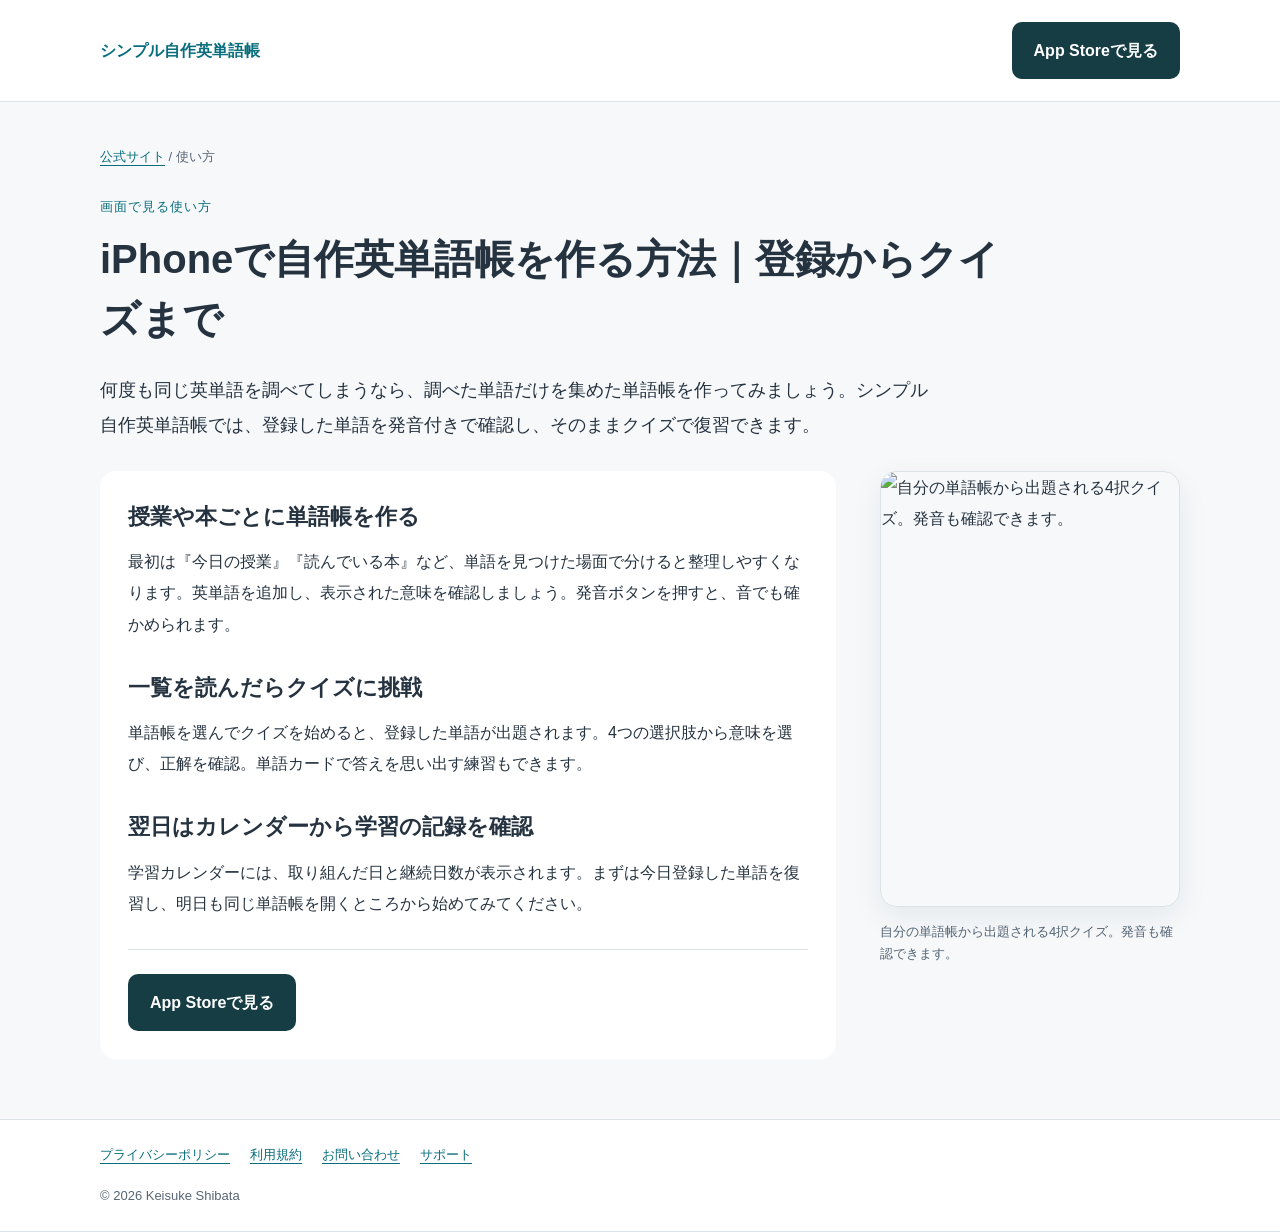
==== guides/make-your-own-wordbook/index.html @ 27d26c64 "Publish Japanese usage guide with simulator screenshots and refresh landing copy" ====
<!doctype html><html lang="ja"><head><meta charset="utf-8"><meta name="viewport" content="width=device-width,initial-scale=1"><title>iPhoneで自作英単語帳を作る方法｜登録からクイズまで｜シンプル自作英単語帳</title><meta name="description" content="何度も同じ英単語を調べてしまうなら、調べた単語だけを集めた単語帳を作ってみましょう。シンプル自作英単語帳では、登録した単語を発音付きで確認し、そのままクイズで復習できます。"><link rel="canonical" href="https://shiba6v.github.io/mywordbook-page/guides/make-your-own-wordbook/"><meta property="og:type" content="article"><meta property="og:title" content="iPhoneで自作英単語帳を作る方法｜登録からクイズまで"><meta property="og:description" content="何度も同じ英単語を調べてしまうなら、調べた単語だけを集めた単語帳を作ってみましょう。シンプル自作英単語帳では、登録した単語を発音付きで確認し、そのままクイズで復習できます。"><meta property="og:url" content="https://shiba6v.github.io/mywordbook-page/guides/make-your-own-wordbook/"><meta property="og:image" content="https://shiba6v.github.io/mywordbook-page/assets/guides/mywordbook.png"><meta name="twitter:card" content="summary_large_image"><style>*{box-sizing:border-box}body{margin:0;background:#f6f8fa;color:#25323f;font:16px/1.95 -apple-system,BlinkMacSystemFont,"Hiragino Kaku Gothic ProN",sans-serif}a{color:#086d7c;text-underline-offset:4px}header,footer{padding:22px max(22px,calc((100vw - 1080px)/2));background:white;border-bottom:1px solid #dce3e6}header nav{display:flex;justify-content:space-between;align-items:center;gap:16px}header a{text-decoration:none;font-weight:650}.page{max-width:1128px;margin:auto;padding:42px 24px 60px}.crumb{font-size:13px;color:#586574;margin-bottom:24px}.category{font-size:13px;color:#086d7c;letter-spacing:.08em}h1{font-size:clamp(26px,3.4vw,40px);line-height:1.5;max-width:900px;margin:10px 0 24px}h2{font-size:22px;line-height:1.6;margin:30px 0 12px}p{margin:0 0 20px}.intro{font-size:18px;max-width:840px}.content{display:grid;grid-template-columns:minmax(0,1fr) 300px;gap:44px;margin-top:28px}.body{background:white;padding:28px;border-radius:16px}.body h2:first-child{margin-top:0}figure{margin:0}figure img{width:100%;height:auto;display:block;border-radius:16px;border:1px solid #dbe3e7;box-shadow:0 10px 30px #12303b12}figcaption{font-size:13px;line-height:1.7;color:#536373;padding:14px 0}.download{margin-top:30px;border-top:1px solid #dde4e7;padding-top:24px}.button{display:inline-block;background:#153d43;color:white!important;text-decoration:none;font-weight:650;border-radius:10px;padding:13px 22px}.button:focus-visible,a:focus-visible{outline:3px solid #0babc4;outline-offset:4px}footer{border-top:1px solid #dce3e6;font-size:13px}footer nav{display:flex;flex-wrap:wrap;gap:20px}footer p{margin:16px 0 0;color:#596674}@media(max-width:760px){.content{grid-template-columns:1fr;gap:25px}.body{padding:22px 18px}.page{padding:26px 18px 45px}figure{max-width:330px;margin:auto}.intro{font-size:17px}header .button{font-size:13px;padding:8px 12px}}</style><script defer src="/mywordbook-page/site-analytics.js" data-measurement-id="G-G24PCKXEZ4" data-app="mywordbook" data-site-root="/mywordbook-page/"></script><script type="application/ld+json">{"@context": "https://schema.org", "@type": "Article", "headline": "iPhoneで自作英単語帳を作る方法｜登録からクイズまで", "description": "何度も同じ英単語を調べてしまうなら、調べた単語だけを集めた単語帳を作ってみましょう。シンプル自作英単語帳では、登録した単語を発音付きで確認し、そのままクイズで復習できます。", "image": "https://shiba6v.github.io/mywordbook-page/assets/guides/mywordbook.png", "inLanguage": "ja", "author": {"@type": "Person", "name": "Keisuke Shibata"}, "datePublished": "2026-11-11", "dateModified": "2026-11-11", "mainEntityOfPage": "https://shiba6v.github.io/mywordbook-page/guides/make-your-own-wordbook/"}</script></head><body><header><nav aria-label="サイト案内"><a href="https://shiba6v.github.io/mywordbook-page/">シンプル自作英単語帳</a><a class="button" href="https://apps.apple.com/jp/app/id6738002889">App Storeで見る</a></nav></header><main class="page"><div class="crumb"><a href="https://shiba6v.github.io/mywordbook-page/">公式サイト</a> / 使い方</div><div class="category">画面で見る使い方</div><h1>iPhoneで自作英単語帳を作る方法｜登録からクイズまで</h1><p class="intro">何度も同じ英単語を調べてしまうなら、調べた単語だけを集めた単語帳を作ってみましょう。シンプル自作英単語帳では、登録した単語を発音付きで確認し、そのままクイズで復習できます。</p><div class="content"><article class="body"><h2>授業や本ごとに単語帳を作る</h2><p>最初は『今日の授業』『読んでいる本』など、単語を見つけた場面で分けると整理しやすくなります。英単語を追加し、表示された意味を確認しましょう。発音ボタンを押すと、音でも確かめられます。</p><h2>一覧を読んだらクイズに挑戦</h2><p>単語帳を選んでクイズを始めると、登録した単語が出題されます。4つの選択肢から意味を選び、正解を確認。単語カードで答えを思い出す練習もできます。</p><h2>翌日はカレンダーから学習の記録を確認</h2><p>学習カレンダーには、取り組んだ日と継続日数が表示されます。まずは今日登録した単語を復習し、明日も同じ単語帳を開くところから始めてみてください。</p><div class="download"><a class="button" href="https://apps.apple.com/jp/app/id6738002889">App Storeで見る</a></div></article><figure><img src="/mywordbook-page/assets/guides/mywordbook.png" width="1398" height="2034" alt="自分の単語帳から出題される4択クイズ。発音も確認できます。"><figcaption>自分の単語帳から出題される4択クイズ。発音も確認できます。</figcaption></figure></div></main><footer><nav aria-label="サポートとポリシー"><a href="https://1r4ep9em3k.execute-api.ap-northeast-1.amazonaws.com/prod/legal/ios/privacy">プライバシーポリシー</a><a href="https://1r4ep9em3k.execute-api.ap-northeast-1.amazonaws.com/prod/legal/ios/terms">利用規約</a><a href="mailto:shiba6v2@gmail.com">お問い合わせ</a><a href="https://shiba6v.github.io/redsheet-support/">サポート</a></nav><p>© 2026 Keisuke Shibata</p></footer></body></html>
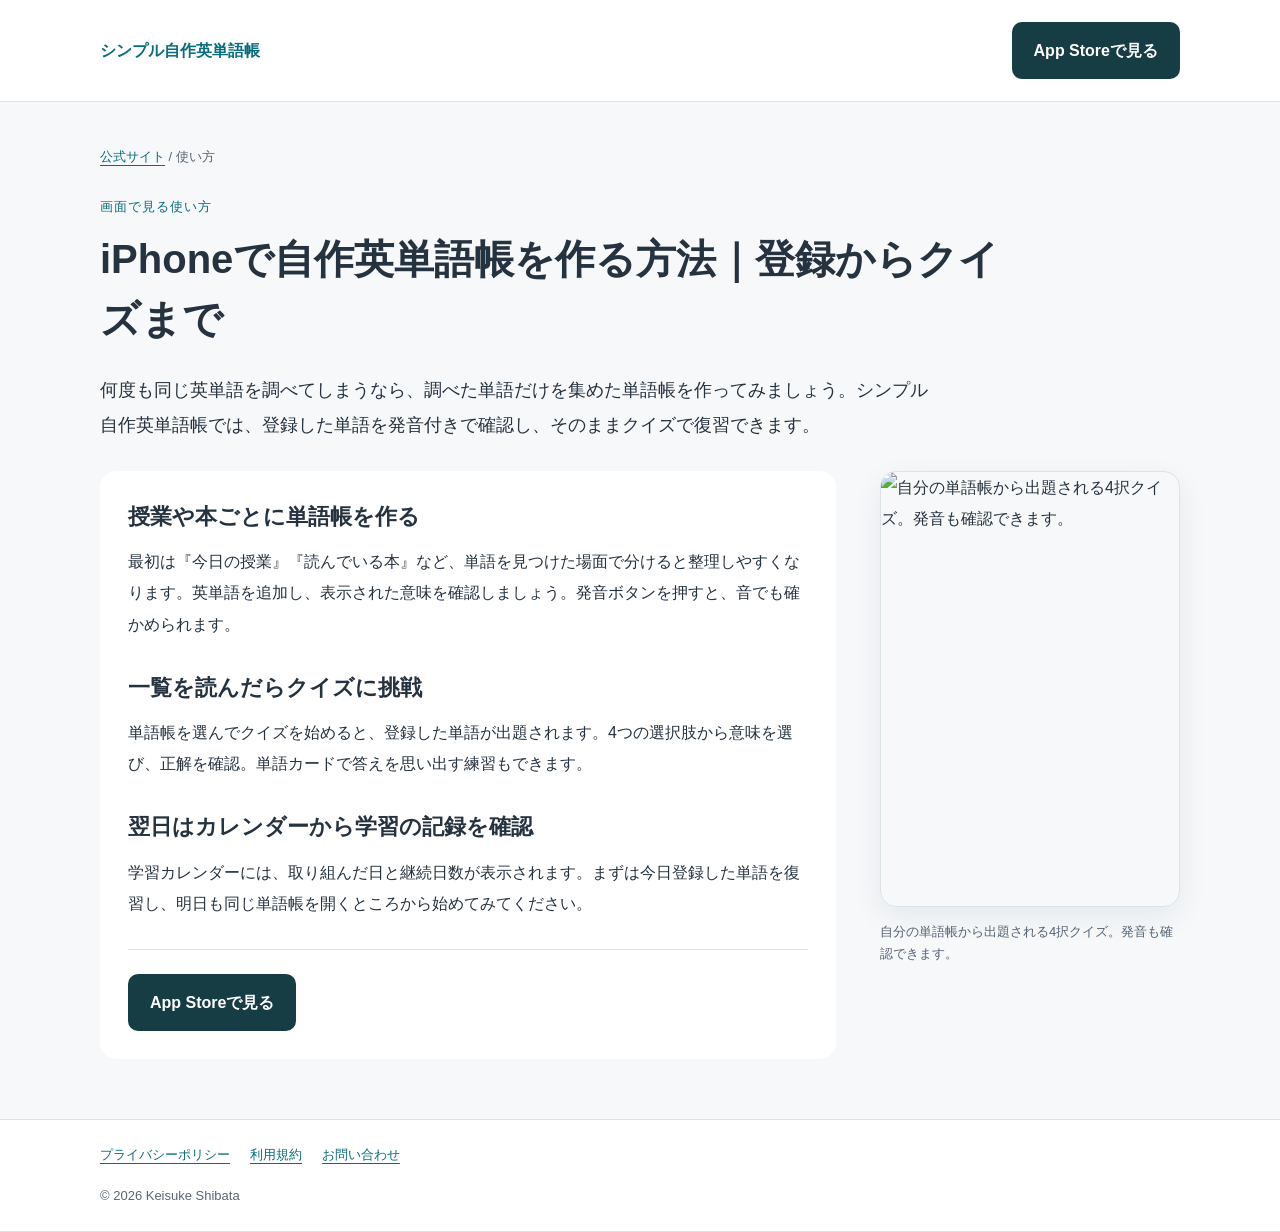
==== commit de1fdc3a: "Keep the wordbook guide footer focused on its own support links" ====
--- a/guides/make-your-own-wordbook/index.html
+++ b/guides/make-your-own-wordbook/index.html
@@ -1 +1 @@
-<!doctype html><html lang="ja"><head><meta charset="utf-8"><meta name="viewport" content="width=device-width,initial-scale=1"><title>iPhoneで自作英単語帳を作る方法｜登録からクイズまで｜シンプル自作英単語帳</title><meta name="description" content="何度も同じ英単語を調べてしまうなら、調べた単語だけを集めた単語帳を作ってみましょう。シンプル自作英単語帳では、登録した単語を発音付きで確認し、そのままクイズで復習できます。"><link rel="canonical" href="https://shiba6v.github.io/mywordbook-page/guides/make-your-own-wordbook/"><meta property="og:type" content="article"><meta property="og:title" content="iPhoneで自作英単語帳を作る方法｜登録からクイズまで"><meta property="og:description" content="何度も同じ英単語を調べてしまうなら、調べた単語だけを集めた単語帳を作ってみましょう。シンプル自作英単語帳では、登録した単語を発音付きで確認し、そのままクイズで復習できます。"><meta property="og:url" content="https://shiba6v.github.io/mywordbook-page/guides/make-your-own-wordbook/"><meta property="og:image" content="https://shiba6v.github.io/mywordbook-page/assets/guides/mywordbook.png"><meta name="twitter:card" content="summary_large_image"><style>*{box-sizing:border-box}body{margin:0;background:#f6f8fa;color:#25323f;font:16px/1.95 -apple-system,BlinkMacSystemFont,"Hiragino Kaku Gothic ProN",sans-serif}a{color:#086d7c;text-underline-offset:4px}header,footer{padding:22px max(22px,calc((100vw - 1080px)/2));background:white;border-bottom:1px solid #dce3e6}header nav{display:flex;justify-content:space-between;align-items:center;gap:16px}header a{text-decoration:none;font-weight:650}.page{max-width:1128px;margin:auto;padding:42px 24px 60px}.crumb{font-size:13px;color:#586574;margin-bottom:24px}.category{font-size:13px;color:#086d7c;letter-spacing:.08em}h1{font-size:clamp(26px,3.4vw,40px);line-height:1.5;max-width:900px;margin:10px 0 24px}h2{font-size:22px;line-height:1.6;margin:30px 0 12px}p{margin:0 0 20px}.intro{font-size:18px;max-width:840px}.content{display:grid;grid-template-columns:minmax(0,1fr) 300px;gap:44px;margin-top:28px}.body{background:white;padding:28px;border-radius:16px}.body h2:first-child{margin-top:0}figure{margin:0}figure img{width:100%;height:auto;display:block;border-radius:16px;border:1px solid #dbe3e7;box-shadow:0 10px 30px #12303b12}figcaption{font-size:13px;line-height:1.7;color:#536373;padding:14px 0}.download{margin-top:30px;border-top:1px solid #dde4e7;padding-top:24px}.button{display:inline-block;background:#153d43;color:white!important;text-decoration:none;font-weight:650;border-radius:10px;padding:13px 22px}.button:focus-visible,a:focus-visible{outline:3px solid #0babc4;outline-offset:4px}footer{border-top:1px solid #dce3e6;font-size:13px}footer nav{display:flex;flex-wrap:wrap;gap:20px}footer p{margin:16px 0 0;color:#596674}@media(max-width:760px){.content{grid-template-columns:1fr;gap:25px}.body{padding:22px 18px}.page{padding:26px 18px 45px}figure{max-width:330px;margin:auto}.intro{font-size:17px}header .button{font-size:13px;padding:8px 12px}}</style><script defer src="/mywordbook-page/site-analytics.js" data-measurement-id="G-G24PCKXEZ4" data-app="mywordbook" data-site-root="/mywordbook-page/"></script><script type="application/ld+json">{"@context": "https://schema.org", "@type": "Article", "headline": "iPhoneで自作英単語帳を作る方法｜登録からクイズまで", "description": "何度も同じ英単語を調べてしまうなら、調べた単語だけを集めた単語帳を作ってみましょう。シンプル自作英単語帳では、登録した単語を発音付きで確認し、そのままクイズで復習できます。", "image": "https://shiba6v.github.io/mywordbook-page/assets/guides/mywordbook.png", "inLanguage": "ja", "author": {"@type": "Person", "name": "Keisuke Shibata"}, "datePublished": "2026-11-11", "dateModified": "2026-11-11", "mainEntityOfPage": "https://shiba6v.github.io/mywordbook-page/guides/make-your-own-wordbook/"}</script></head><body><header><nav aria-label="サイト案内"><a href="https://shiba6v.github.io/mywordbook-page/">シンプル自作英単語帳</a><a class="button" href="https://apps.apple.com/jp/app/id6738002889">App Storeで見る</a></nav></header><main class="page"><div class="crumb"><a href="https://shiba6v.github.io/mywordbook-page/">公式サイト</a> / 使い方</div><div class="category">画面で見る使い方</div><h1>iPhoneで自作英単語帳を作る方法｜登録からクイズまで</h1><p class="intro">何度も同じ英単語を調べてしまうなら、調べた単語だけを集めた単語帳を作ってみましょう。シンプル自作英単語帳では、登録した単語を発音付きで確認し、そのままクイズで復習できます。</p><div class="content"><article class="body"><h2>授業や本ごとに単語帳を作る</h2><p>最初は『今日の授業』『読んでいる本』など、単語を見つけた場面で分けると整理しやすくなります。英単語を追加し、表示された意味を確認しましょう。発音ボタンを押すと、音でも確かめられます。</p><h2>一覧を読んだらクイズに挑戦</h2><p>単語帳を選んでクイズを始めると、登録した単語が出題されます。4つの選択肢から意味を選び、正解を確認。単語カードで答えを思い出す練習もできます。</p><h2>翌日はカレンダーから学習の記録を確認</h2><p>学習カレンダーには、取り組んだ日と継続日数が表示されます。まずは今日登録した単語を復習し、明日も同じ単語帳を開くところから始めてみてください。</p><div class="download"><a class="button" href="https://apps.apple.com/jp/app/id6738002889">App Storeで見る</a></div></article><figure><img src="/mywordbook-page/assets/guides/mywordbook.png" width="1398" height="2034" alt="自分の単語帳から出題される4択クイズ。発音も確認できます。"><figcaption>自分の単語帳から出題される4択クイズ。発音も確認できます。</figcaption></figure></div></main><footer><nav aria-label="サポートとポリシー"><a href="https://1r4ep9em3k.execute-api.ap-northeast-1.amazonaws.com/prod/legal/ios/privacy">プライバシーポリシー</a><a href="https://1r4ep9em3k.execute-api.ap-northeast-1.amazonaws.com/prod/legal/ios/terms">利用規約</a><a href="mailto:shiba6v2@gmail.com">お問い合わせ</a><a href="https://shiba6v.github.io/redsheet-support/">サポート</a></nav><p>© 2026 Keisuke Shibata</p></footer></body></html>+<!doctype html><html lang="ja"><head><meta charset="utf-8"><meta name="viewport" content="width=device-width,initial-scale=1"><title>iPhoneで自作英単語帳を作る方法｜登録からクイズまで｜シンプル自作英単語帳</title><meta name="description" content="何度も同じ英単語を調べてしまうなら、調べた単語だけを集めた単語帳を作ってみましょう。シンプル自作英単語帳では、登録した単語を発音付きで確認し、そのままクイズで復習できます。"><link rel="canonical" href="https://shiba6v.github.io/mywordbook-page/guides/make-your-own-wordbook/"><meta property="og:type" content="article"><meta property="og:title" content="iPhoneで自作英単語帳を作る方法｜登録からクイズまで"><meta property="og:description" content="何度も同じ英単語を調べてしまうなら、調べた単語だけを集めた単語帳を作ってみましょう。シンプル自作英単語帳では、登録した単語を発音付きで確認し、そのままクイズで復習できます。"><meta property="og:url" content="https://shiba6v.github.io/mywordbook-page/guides/make-your-own-wordbook/"><meta property="og:image" content="https://shiba6v.github.io/mywordbook-page/assets/guides/mywordbook.png"><meta name="twitter:card" content="summary_large_image"><style>*{box-sizing:border-box}body{margin:0;background:#f6f8fa;color:#25323f;font:16px/1.95 -apple-system,BlinkMacSystemFont,"Hiragino Kaku Gothic ProN",sans-serif}a{color:#086d7c;text-underline-offset:4px}header,footer{padding:22px max(22px,calc((100vw - 1080px)/2));background:white;border-bottom:1px solid #dce3e6}header nav{display:flex;justify-content:space-between;align-items:center;gap:16px}header a{text-decoration:none;font-weight:650}.page{max-width:1128px;margin:auto;padding:42px 24px 60px}.crumb{font-size:13px;color:#586574;margin-bottom:24px}.category{font-size:13px;color:#086d7c;letter-spacing:.08em}h1{font-size:clamp(26px,3.4vw,40px);line-height:1.5;max-width:900px;margin:10px 0 24px}h2{font-size:22px;line-height:1.6;margin:30px 0 12px}p{margin:0 0 20px}.intro{font-size:18px;max-width:840px}.content{display:grid;grid-template-columns:minmax(0,1fr) 300px;gap:44px;margin-top:28px}.body{background:white;padding:28px;border-radius:16px}.body h2:first-child{margin-top:0}figure{margin:0}figure img{width:100%;height:auto;display:block;border-radius:16px;border:1px solid #dbe3e7;box-shadow:0 10px 30px #12303b12}figcaption{font-size:13px;line-height:1.7;color:#536373;padding:14px 0}.download{margin-top:30px;border-top:1px solid #dde4e7;padding-top:24px}.button{display:inline-block;background:#153d43;color:white!important;text-decoration:none;font-weight:650;border-radius:10px;padding:13px 22px}.button:focus-visible,a:focus-visible{outline:3px solid #0babc4;outline-offset:4px}footer{border-top:1px solid #dce3e6;font-size:13px}footer nav{display:flex;flex-wrap:wrap;gap:20px}footer p{margin:16px 0 0;color:#596674}@media(max-width:760px){.content{grid-template-columns:1fr;gap:25px}.body{padding:22px 18px}.page{padding:26px 18px 45px}figure{max-width:330px;margin:auto}.intro{font-size:17px}header .button{font-size:13px;padding:8px 12px}}</style><script defer src="/mywordbook-page/site-analytics.js" data-measurement-id="G-G24PCKXEZ4" data-app="mywordbook" data-site-root="/mywordbook-page/"></script><script type="application/ld+json">{"@context": "https://schema.org", "@type": "Article", "headline": "iPhoneで自作英単語帳を作る方法｜登録からクイズまで", "description": "何度も同じ英単語を調べてしまうなら、調べた単語だけを集めた単語帳を作ってみましょう。シンプル自作英単語帳では、登録した単語を発音付きで確認し、そのままクイズで復習できます。", "image": "https://shiba6v.github.io/mywordbook-page/assets/guides/mywordbook.png", "inLanguage": "ja", "author": {"@type": "Person", "name": "Keisuke Shibata"}, "datePublished": "2026-11-11", "dateModified": "2026-11-11", "mainEntityOfPage": "https://shiba6v.github.io/mywordbook-page/guides/make-your-own-wordbook/"}</script></head><body><header><nav aria-label="サイト案内"><a href="https://shiba6v.github.io/mywordbook-page/">シンプル自作英単語帳</a><a class="button" href="https://apps.apple.com/jp/app/id6738002889">App Storeで見る</a></nav></header><main class="page"><div class="crumb"><a href="https://shiba6v.github.io/mywordbook-page/">公式サイト</a> / 使い方</div><div class="category">画面で見る使い方</div><h1>iPhoneで自作英単語帳を作る方法｜登録からクイズまで</h1><p class="intro">何度も同じ英単語を調べてしまうなら、調べた単語だけを集めた単語帳を作ってみましょう。シンプル自作英単語帳では、登録した単語を発音付きで確認し、そのままクイズで復習できます。</p><div class="content"><article class="body"><h2>授業や本ごとに単語帳を作る</h2><p>最初は『今日の授業』『読んでいる本』など、単語を見つけた場面で分けると整理しやすくなります。英単語を追加し、表示された意味を確認しましょう。発音ボタンを押すと、音でも確かめられます。</p><h2>一覧を読んだらクイズに挑戦</h2><p>単語帳を選んでクイズを始めると、登録した単語が出題されます。4つの選択肢から意味を選び、正解を確認。単語カードで答えを思い出す練習もできます。</p><h2>翌日はカレンダーから学習の記録を確認</h2><p>学習カレンダーには、取り組んだ日と継続日数が表示されます。まずは今日登録した単語を復習し、明日も同じ単語帳を開くところから始めてみてください。</p><div class="download"><a class="button" href="https://apps.apple.com/jp/app/id6738002889">App Storeで見る</a></div></article><figure><img src="/mywordbook-page/assets/guides/mywordbook.png" width="1398" height="2034" alt="自分の単語帳から出題される4択クイズ。発音も確認できます。"><figcaption>自分の単語帳から出題される4択クイズ。発音も確認できます。</figcaption></figure></div></main><footer><nav aria-label="サポートとポリシー"><a href="https://1r4ep9em3k.execute-api.ap-northeast-1.amazonaws.com/prod/legal/ios/privacy">プライバシーポリシー</a><a href="https://1r4ep9em3k.execute-api.ap-northeast-1.amazonaws.com/prod/legal/ios/terms">利用規約</a><a href="mailto:shiba6v2@gmail.com">お問い合わせ</a></nav><p>© 2026 Keisuke Shibata</p></footer></body></html>
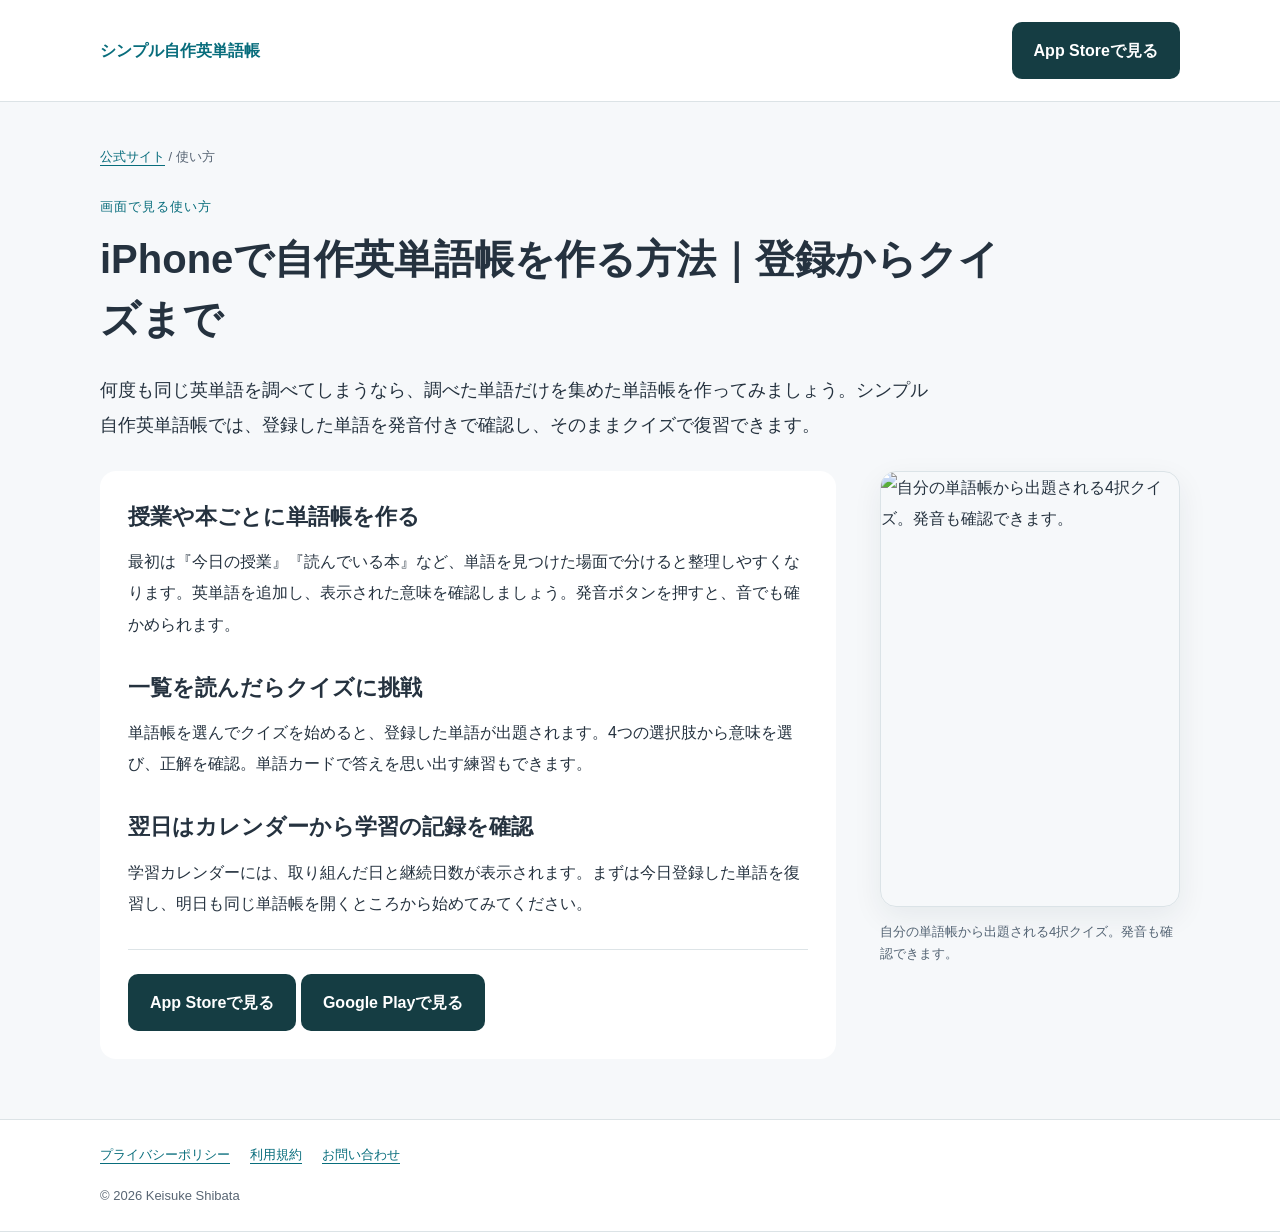
==== commit ba4c4f2b: "Link the Google Play listing next to the App Store buttons Co-Authored-By: Claude Opus 5.5 <noreply@" ====
--- a/guides/make-your-own-wordbook/index.html
+++ b/guides/make-your-own-wordbook/index.html
@@ -1 +1 @@
-<!doctype html><html lang="ja"><head><meta charset="utf-8"><meta name="viewport" content="width=device-width,initial-scale=1"><title>iPhoneで自作英単語帳を作る方法｜登録からクイズまで｜シンプル自作英単語帳</title><meta name="description" content="何度も同じ英単語を調べてしまうなら、調べた単語だけを集めた単語帳を作ってみましょう。シンプル自作英単語帳では、登録した単語を発音付きで確認し、そのままクイズで復習できます。"><link rel="canonical" href="https://shiba6v.github.io/mywordbook-page/guides/make-your-own-wordbook/"><meta property="og:type" content="article"><meta property="og:title" content="iPhoneで自作英単語帳を作る方法｜登録からクイズまで"><meta property="og:description" content="何度も同じ英単語を調べてしまうなら、調べた単語だけを集めた単語帳を作ってみましょう。シンプル自作英単語帳では、登録した単語を発音付きで確認し、そのままクイズで復習できます。"><meta property="og:url" content="https://shiba6v.github.io/mywordbook-page/guides/make-your-own-wordbook/"><meta property="og:image" content="https://shiba6v.github.io/mywordbook-page/assets/guides/mywordbook.png"><meta name="twitter:card" content="summary_large_image"><style>*{box-sizing:border-box}body{margin:0;background:#f6f8fa;color:#25323f;font:16px/1.95 -apple-system,BlinkMacSystemFont,"Hiragino Kaku Gothic ProN",sans-serif}a{color:#086d7c;text-underline-offset:4px}header,footer{padding:22px max(22px,calc((100vw - 1080px)/2));background:white;border-bottom:1px solid #dce3e6}header nav{display:flex;justify-content:space-between;align-items:center;gap:16px}header a{text-decoration:none;font-weight:650}.page{max-width:1128px;margin:auto;padding:42px 24px 60px}.crumb{font-size:13px;color:#586574;margin-bottom:24px}.category{font-size:13px;color:#086d7c;letter-spacing:.08em}h1{font-size:clamp(26px,3.4vw,40px);line-height:1.5;max-width:900px;margin:10px 0 24px}h2{font-size:22px;line-height:1.6;margin:30px 0 12px}p{margin:0 0 20px}.intro{font-size:18px;max-width:840px}.content{display:grid;grid-template-columns:minmax(0,1fr) 300px;gap:44px;margin-top:28px}.body{background:white;padding:28px;border-radius:16px}.body h2:first-child{margin-top:0}figure{margin:0}figure img{width:100%;height:auto;display:block;border-radius:16px;border:1px solid #dbe3e7;box-shadow:0 10px 30px #12303b12}figcaption{font-size:13px;line-height:1.7;color:#536373;padding:14px 0}.download{margin-top:30px;border-top:1px solid #dde4e7;padding-top:24px}.button{display:inline-block;background:#153d43;color:white!important;text-decoration:none;font-weight:650;border-radius:10px;padding:13px 22px}.button:focus-visible,a:focus-visible{outline:3px solid #0babc4;outline-offset:4px}footer{border-top:1px solid #dce3e6;font-size:13px}footer nav{display:flex;flex-wrap:wrap;gap:20px}footer p{margin:16px 0 0;color:#596674}@media(max-width:760px){.content{grid-template-columns:1fr;gap:25px}.body{padding:22px 18px}.page{padding:26px 18px 45px}figure{max-width:330px;margin:auto}.intro{font-size:17px}header .button{font-size:13px;padding:8px 12px}}</style><script defer src="/mywordbook-page/site-analytics.js" data-measurement-id="G-G24PCKXEZ4" data-app="mywordbook" data-site-root="/mywordbook-page/"></script><script type="application/ld+json">{"@context": "https://schema.org", "@type": "Article", "headline": "iPhoneで自作英単語帳を作る方法｜登録からクイズまで", "description": "何度も同じ英単語を調べてしまうなら、調べた単語だけを集めた単語帳を作ってみましょう。シンプル自作英単語帳では、登録した単語を発音付きで確認し、そのままクイズで復習できます。", "image": "https://shiba6v.github.io/mywordbook-page/assets/guides/mywordbook.png", "inLanguage": "ja", "author": {"@type": "Person", "name": "Keisuke Shibata"}, "datePublished": "2026-11-11", "dateModified": "2026-11-11", "mainEntityOfPage": "https://shiba6v.github.io/mywordbook-page/guides/make-your-own-wordbook/"}</script></head><body><header><nav aria-label="サイト案内"><a href="https://shiba6v.github.io/mywordbook-page/">シンプル自作英単語帳</a><a class="button" href="https://apps.apple.com/jp/app/id6738002889">App Storeで見る</a></nav></header><main class="page"><div class="crumb"><a href="https://shiba6v.github.io/mywordbook-page/">公式サイト</a> / 使い方</div><div class="category">画面で見る使い方</div><h1>iPhoneで自作英単語帳を作る方法｜登録からクイズまで</h1><p class="intro">何度も同じ英単語を調べてしまうなら、調べた単語だけを集めた単語帳を作ってみましょう。シンプル自作英単語帳では、登録した単語を発音付きで確認し、そのままクイズで復習できます。</p><div class="content"><article class="body"><h2>授業や本ごとに単語帳を作る</h2><p>最初は『今日の授業』『読んでいる本』など、単語を見つけた場面で分けると整理しやすくなります。英単語を追加し、表示された意味を確認しましょう。発音ボタンを押すと、音でも確かめられます。</p><h2>一覧を読んだらクイズに挑戦</h2><p>単語帳を選んでクイズを始めると、登録した単語が出題されます。4つの選択肢から意味を選び、正解を確認。単語カードで答えを思い出す練習もできます。</p><h2>翌日はカレンダーから学習の記録を確認</h2><p>学習カレンダーには、取り組んだ日と継続日数が表示されます。まずは今日登録した単語を復習し、明日も同じ単語帳を開くところから始めてみてください。</p><div class="download"><a class="button" href="https://apps.apple.com/jp/app/id6738002889">App Storeで見る</a></div></article><figure><img src="/mywordbook-page/assets/guides/mywordbook.png" width="1398" height="2034" alt="自分の単語帳から出題される4択クイズ。発音も確認できます。"><figcaption>自分の単語帳から出題される4択クイズ。発音も確認できます。</figcaption></figure></div></main><footer><nav aria-label="サポートとポリシー"><a href="https://1r4ep9em3k.execute-api.ap-northeast-1.amazonaws.com/prod/legal/ios/privacy">プライバシーポリシー</a><a href="https://1r4ep9em3k.execute-api.ap-northeast-1.amazonaws.com/prod/legal/ios/terms">利用規約</a><a href="mailto:shiba6v2@gmail.com">お問い合わせ</a></nav><p>© 2026 Keisuke Shibata</p></footer></body></html>+<!doctype html><html lang="ja"><head><meta charset="utf-8"><meta name="viewport" content="width=device-width,initial-scale=1"><title>iPhoneで自作英単語帳を作る方法｜登録からクイズまで｜シンプル自作英単語帳</title><meta name="description" content="何度も同じ英単語を調べてしまうなら、調べた単語だけを集めた単語帳を作ってみましょう。シンプル自作英単語帳では、登録した単語を発音付きで確認し、そのままクイズで復習できます。"><link rel="canonical" href="https://shiba6v.github.io/mywordbook-page/guides/make-your-own-wordbook/"><meta property="og:type" content="article"><meta property="og:title" content="iPhoneで自作英単語帳を作る方法｜登録からクイズまで"><meta property="og:description" content="何度も同じ英単語を調べてしまうなら、調べた単語だけを集めた単語帳を作ってみましょう。シンプル自作英単語帳では、登録した単語を発音付きで確認し、そのままクイズで復習できます。"><meta property="og:url" content="https://shiba6v.github.io/mywordbook-page/guides/make-your-own-wordbook/"><meta property="og:image" content="https://shiba6v.github.io/mywordbook-page/assets/guides/mywordbook.png"><meta name="twitter:card" content="summary_large_image"><style>*{box-sizing:border-box}body{margin:0;background:#f6f8fa;color:#25323f;font:16px/1.95 -apple-system,BlinkMacSystemFont,"Hiragino Kaku Gothic ProN",sans-serif}a{color:#086d7c;text-underline-offset:4px}header,footer{padding:22px max(22px,calc((100vw - 1080px)/2));background:white;border-bottom:1px solid #dce3e6}header nav{display:flex;justify-content:space-between;align-items:center;gap:16px}header a{text-decoration:none;font-weight:650}.page{max-width:1128px;margin:auto;padding:42px 24px 60px}.crumb{font-size:13px;color:#586574;margin-bottom:24px}.category{font-size:13px;color:#086d7c;letter-spacing:.08em}h1{font-size:clamp(26px,3.4vw,40px);line-height:1.5;max-width:900px;margin:10px 0 24px}h2{font-size:22px;line-height:1.6;margin:30px 0 12px}p{margin:0 0 20px}.intro{font-size:18px;max-width:840px}.content{display:grid;grid-template-columns:minmax(0,1fr) 300px;gap:44px;margin-top:28px}.body{background:white;padding:28px;border-radius:16px}.body h2:first-child{margin-top:0}figure{margin:0}figure img{width:100%;height:auto;display:block;border-radius:16px;border:1px solid #dbe3e7;box-shadow:0 10px 30px #12303b12}figcaption{font-size:13px;line-height:1.7;color:#536373;padding:14px 0}.download{margin-top:30px;border-top:1px solid #dde4e7;padding-top:24px}.button{display:inline-block;background:#153d43;color:white!important;text-decoration:none;font-weight:650;border-radius:10px;padding:13px 22px}.button:focus-visible,a:focus-visible{outline:3px solid #0babc4;outline-offset:4px}footer{border-top:1px solid #dce3e6;font-size:13px}footer nav{display:flex;flex-wrap:wrap;gap:20px}footer p{margin:16px 0 0;color:#596674}@media(max-width:760px){.content{grid-template-columns:1fr;gap:25px}.body{padding:22px 18px}.page{padding:26px 18px 45px}figure{max-width:330px;margin:auto}.intro{font-size:17px}header .button{font-size:13px;padding:8px 12px}}</style><script defer src="/mywordbook-page/site-analytics.js" data-measurement-id="G-G24PCKXEZ4" data-app="mywordbook" data-site-root="/mywordbook-page/"></script><script type="application/ld+json">{"@context": "https://schema.org", "@type": "Article", "headline": "iPhoneで自作英単語帳を作る方法｜登録からクイズまで", "description": "何度も同じ英単語を調べてしまうなら、調べた単語だけを集めた単語帳を作ってみましょう。シンプル自作英単語帳では、登録した単語を発音付きで確認し、そのままクイズで復習できます。", "image": "https://shiba6v.github.io/mywordbook-page/assets/guides/mywordbook.png", "inLanguage": "ja", "author": {"@type": "Person", "name": "Keisuke Shibata"}, "datePublished": "2026-11-11", "dateModified": "2026-11-11", "mainEntityOfPage": "https://shiba6v.github.io/mywordbook-page/guides/make-your-own-wordbook/"}</script></head><body><header><nav aria-label="サイト案内"><a href="https://shiba6v.github.io/mywordbook-page/">シンプル自作英単語帳</a><a class="button" href="https://apps.apple.com/jp/app/id6738002889">App Storeで見る</a></nav></header><main class="page"><div class="crumb"><a href="https://shiba6v.github.io/mywordbook-page/">公式サイト</a> / 使い方</div><div class="category">画面で見る使い方</div><h1>iPhoneで自作英単語帳を作る方法｜登録からクイズまで</h1><p class="intro">何度も同じ英単語を調べてしまうなら、調べた単語だけを集めた単語帳を作ってみましょう。シンプル自作英単語帳では、登録した単語を発音付きで確認し、そのままクイズで復習できます。</p><div class="content"><article class="body"><h2>授業や本ごとに単語帳を作る</h2><p>最初は『今日の授業』『読んでいる本』など、単語を見つけた場面で分けると整理しやすくなります。英単語を追加し、表示された意味を確認しましょう。発音ボタンを押すと、音でも確かめられます。</p><h2>一覧を読んだらクイズに挑戦</h2><p>単語帳を選んでクイズを始めると、登録した単語が出題されます。4つの選択肢から意味を選び、正解を確認。単語カードで答えを思い出す練習もできます。</p><h2>翌日はカレンダーから学習の記録を確認</h2><p>学習カレンダーには、取り組んだ日と継続日数が表示されます。まずは今日登録した単語を復習し、明日も同じ単語帳を開くところから始めてみてください。</p><div class="download"><a class="button" href="https://apps.apple.com/jp/app/id6738002889">App Storeで見る</a> <a class="button" href="https://play.google.com/store/apps/details?id=com.shiba6v.mywordbook2">Google Playで見る</a></div></article><figure><img src="/mywordbook-page/assets/guides/mywordbook.png" width="1398" height="2034" alt="自分の単語帳から出題される4択クイズ。発音も確認できます。"><figcaption>自分の単語帳から出題される4択クイズ。発音も確認できます。</figcaption></figure></div></main><footer><nav aria-label="サポートとポリシー"><a href="https://1r4ep9em3k.execute-api.ap-northeast-1.amazonaws.com/prod/legal/ios/privacy">プライバシーポリシー</a><a href="https://1r4ep9em3k.execute-api.ap-northeast-1.amazonaws.com/prod/legal/ios/terms">利用規約</a><a href="mailto:shiba6v2@gmail.com">お問い合わせ</a></nav><p>© 2026 Keisuke Shibata</p></footer></body></html>
